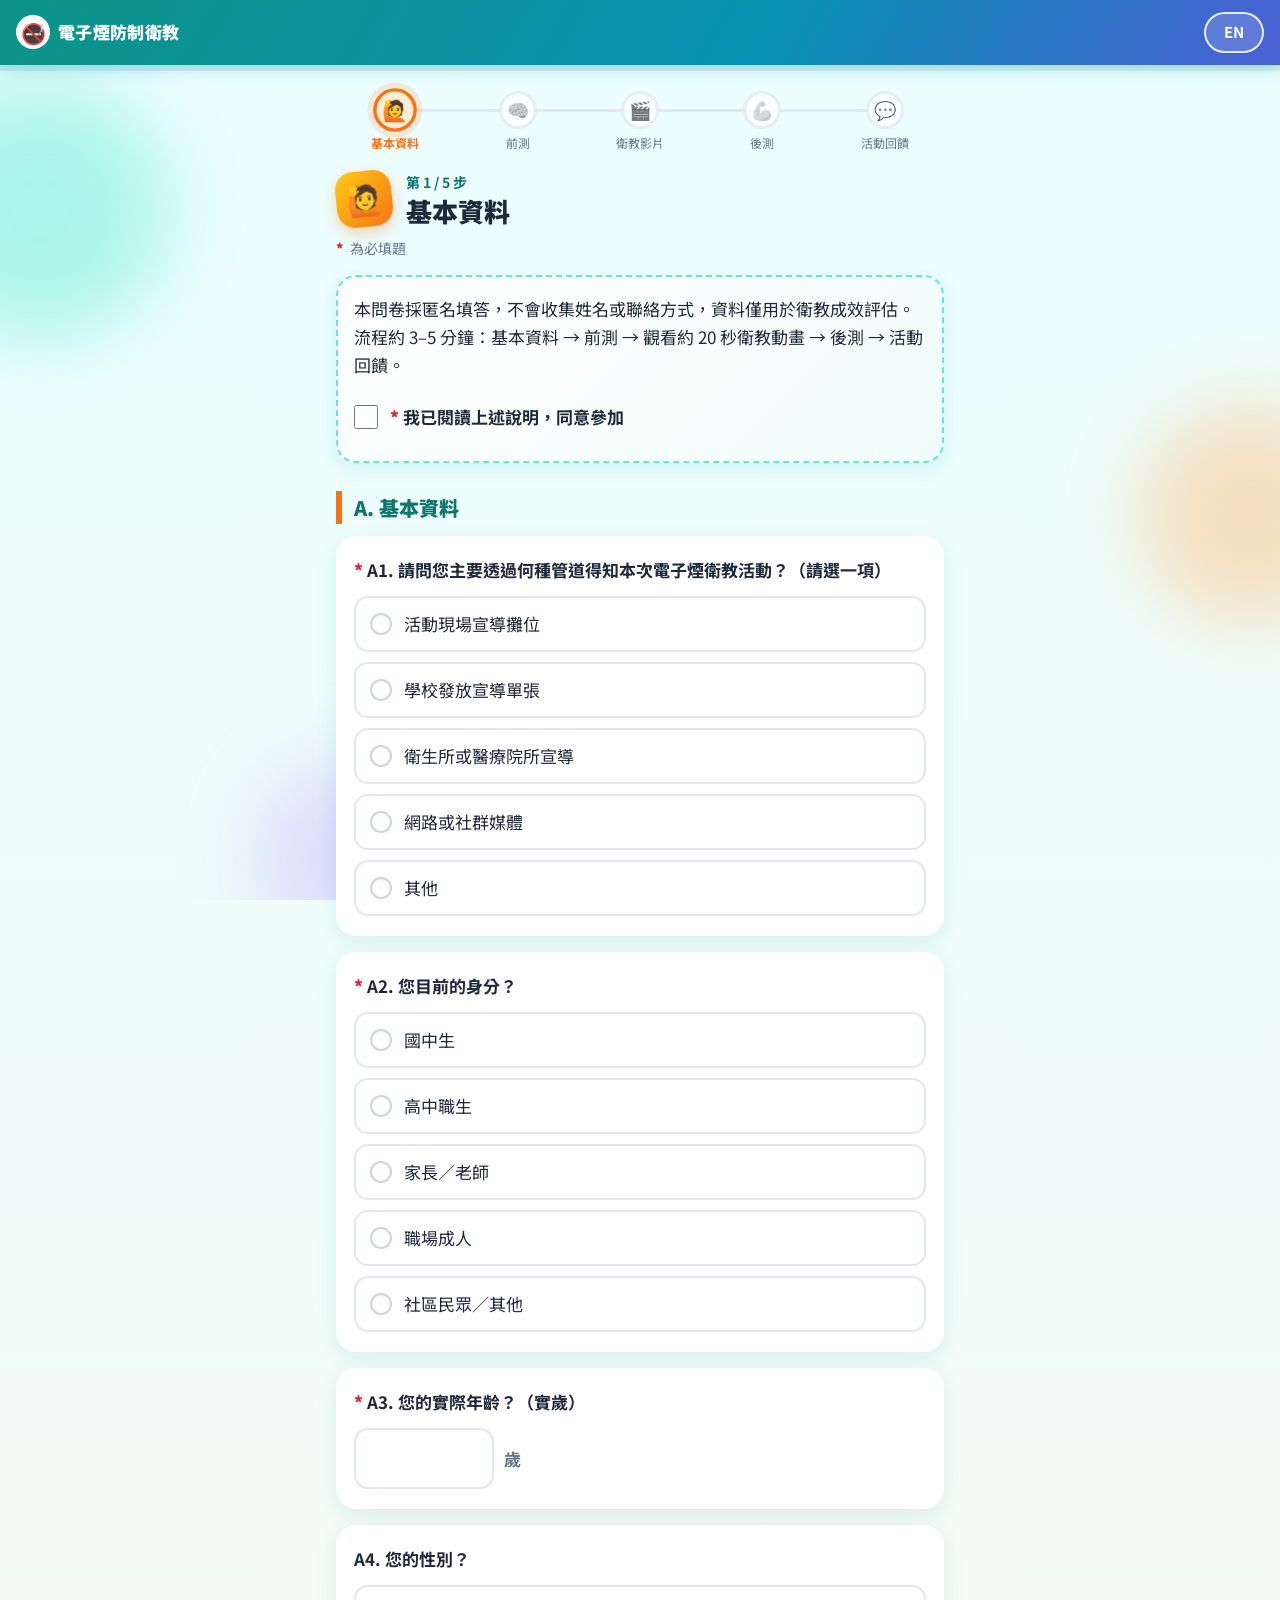
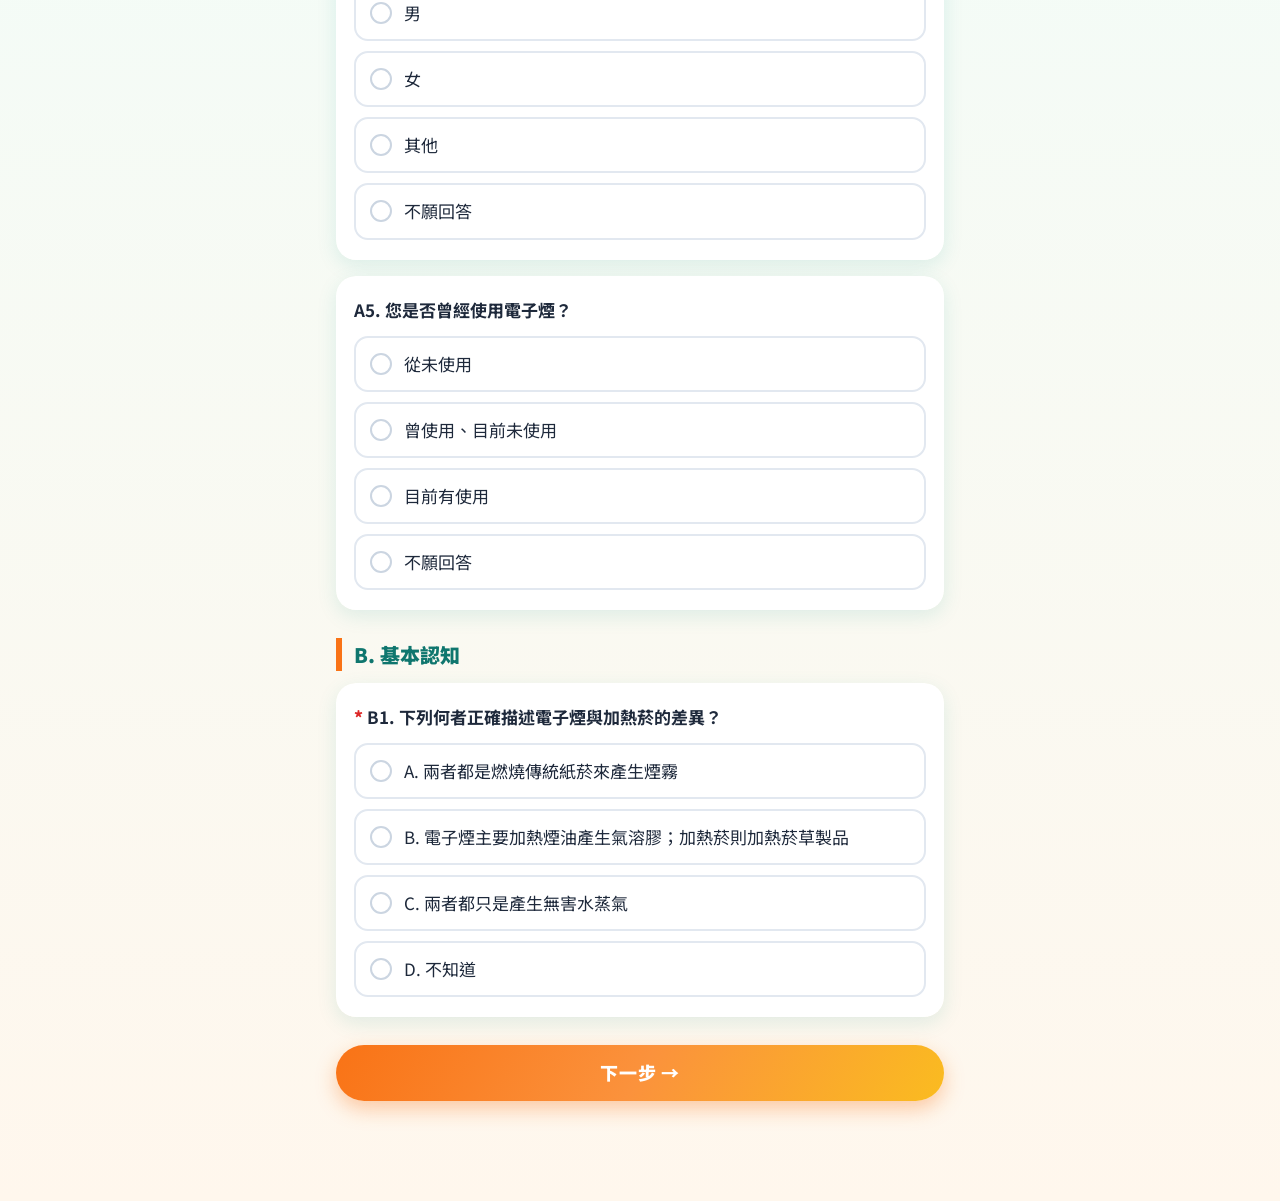
==== index.html @ 8cdafe82 "Project init" ====
<!doctype html>
<html lang="zh-Hant">
<head>
  <meta charset="utf-8">
  <meta name="viewport" content="width=device-width, initial-scale=1, viewport-fit=cover">
  <meta name="theme-color" content="#0f766e">
  <meta name="robots" content="noindex">
  <title>電子煙防制衛教</title>
  <link rel="preconnect" href="https://fonts.googleapis.com">
  <link rel="preconnect" href="https://fonts.gstatic.com" crossorigin>
  <link rel="stylesheet" href="https://fonts.googleapis.com/css2?family=Noto+Sans+TC:wght@400;500;700;900&display=swap">
  <link rel="stylesheet" href="css/style.css">
</head>
<body>
  <div class="bg-blobs" aria-hidden="true"><span></span><span></span><span></span></div>
  <header class="topbar">
    <div class="brand-wrap"><span class="logo" aria-hidden="true">🚭</span><span class="brand" id="brand"></span></div>
    <button id="langBtn" class="lang-btn" type="button">EN</button>
  </header>
  <div class="progress"><div class="progress-bar" id="progressBar"></div></div>
  <main id="app" class="container">
    <p class="loading">載入中… / Loading…</p>
  </main>
  <footer class="status" id="status" hidden></footer>
  <div class="hp" aria-hidden="true">
    <label>Website <input type="text" id="hp" name="website" tabindex="-1" autocomplete="off"></label>
  </div>
  <script src="js/config.js"></script>
  <script src="js/questions.js"></script>
  <script src="js/app.js"></script>
</body>
</html>
---- css/style.css ----
:root {
  color-scheme: light;
  --primary: #0d9488;
  --primary-dark: #0f766e;
  --primary-soft: #ccfbf1;
  --accent: #f97316;
  --accent-soft: #ffedd5;
  --violet: #7c3aed;
  --sun: #facc15;
  --text: #1e293b;
  --muted: #64748b;
  --line: #e2e8f0;
  --bg: #f0fdfa;
  --card: #ffffff;
  --error: #dc2626;
  --ok: #15803d;
  --radius: 20px;
  --shadow: 0 6px 20px rgba(13, 148, 136, 0.12);
}

* {
  box-sizing: border-box;
}

html {
  -webkit-text-size-adjust: 100%;
}

body {
  margin: 0;
  min-height: 100vh;
  background: linear-gradient(180deg, #ecfeff 0%, #f0fdfa 40%, #fff7ed 100%);
  color: var(--text);
  font-family: "Noto Sans TC", -apple-system, BlinkMacSystemFont, "Segoe UI", "PingFang TC", "Microsoft JhengHei", sans-serif;
  font-size: 17px;
  line-height: 1.65;
  overflow-x: hidden;
}

.bg-blobs {
  position: fixed;
  inset: 0;
  z-index: -1;
  pointer-events: none;
  overflow: hidden;
}

.bg-blobs span {
  position: absolute;
  border-radius: 50%;
  filter: blur(40px);
  opacity: 0.45;
}

.bg-blobs span:nth-child(1) {
  width: 260px;
  height: 260px;
  top: 80px;
  left: -90px;
  background: #5eead4;
}

.bg-blobs span:nth-child(2) {
  width: 220px;
  height: 220px;
  top: 45%;
  right: -80px;
  background: #fdba74;
}

.bg-blobs span:nth-child(3) {
  width: 200px;
  height: 200px;
  bottom: -60px;
  left: 20%;
  background: #c4b5fd;
}

.topbar {
  position: sticky;
  top: 0;
  z-index: 10;
  display: flex;
  align-items: center;
  justify-content: space-between;
  gap: 12px;
  padding: 12px 16px;
  padding-top: max(12px, env(safe-area-inset-top));
  background: linear-gradient(120deg, #0d9488 0%, #0891b2 60%, #7c3aed 130%);
  color: #fff;
  box-shadow: 0 4px 16px rgba(8, 145, 178, 0.25);
}

.brand-wrap {
  display: flex;
  align-items: center;
  gap: 8px;
  min-width: 0;
}

.logo {
  display: grid;
  place-items: center;
  width: 34px;
  height: 34px;
  border-radius: 50%;
  background: #fff;
  font-size: 20px;
  flex-shrink: 0;
}

.brand {
  font-weight: 900;
  font-size: 17px;
  letter-spacing: 0.02em;
  white-space: nowrap;
  overflow: hidden;
  text-overflow: ellipsis;
}

.lang-btn {
  flex-shrink: 0;
  min-width: 60px;
  padding: 6px 14px;
  border: 2px solid rgba(255, 255, 255, 0.85);
  border-radius: 999px;
  background: rgba(255, 255, 255, 0.15);
  color: #fff;
  font: inherit;
  font-size: 15px;
  font-weight: 700;
  cursor: pointer;
}

.lang-btn:active {
  transform: scale(0.95);
}

.progress {
  height: 6px;
  background: rgba(13, 148, 136, 0.12);
}

.progress-bar {
  height: 100%;
  width: 0;
  background: linear-gradient(90deg, var(--sun), var(--accent));
  border-radius: 0 999px 999px 0;
  transition: width 0.5s cubic-bezier(0.34, 1.56, 0.64, 1);
}

.container {
  max-width: 640px;
  margin: 0 auto;
  padding: 16px 16px 100px;
}

.container.enter > * {
  animation: rise 0.45s ease both;
}

.container.enter > *:nth-child(2) { animation-delay: 0.04s; }
.container.enter > *:nth-child(3) { animation-delay: 0.08s; }
.container.enter > *:nth-child(4) { animation-delay: 0.12s; }
.container.enter > *:nth-child(5) { animation-delay: 0.16s; }
.container.enter > *:nth-child(6) { animation-delay: 0.2s; }

@keyframes rise {
  from {
    opacity: 0;
    transform: translateY(14px);
  }
  to {
    opacity: 1;
    transform: none;
  }
}

.loading,
.err-page {
  text-align: center;
  color: var(--muted);
  margin-top: 48px;
}

.stepper {
  display: flex;
  justify-content: space-between;
  gap: 4px;
  margin: 4px 0 18px;
  padding: 0;
  list-style: none;
  counter-reset: none;
}

.stepper li {
  position: relative;
  flex: 1;
  display: flex;
  flex-direction: column;
  align-items: center;
  gap: 4px;
  font-size: 12px;
  color: var(--muted);
  text-align: center;
}

.stepper li::before {
  content: "";
  position: absolute;
  top: 18px;
  left: -50%;
  width: 100%;
  height: 3px;
  background: var(--line);
  z-index: 0;
}

.stepper li:first-child::before {
  display: none;
}

.stepper li.is-done::before,
.stepper li.is-current::before {
  background: var(--primary);
}

.step-icon {
  position: relative;
  z-index: 1;
  display: grid;
  place-items: center;
  width: 38px;
  height: 38px;
  border-radius: 50%;
  background: #fff;
  border: 3px solid var(--line);
  font-size: 18px;
  filter: grayscale(1);
  opacity: 0.7;
  transition: transform 0.3s;
}

.stepper li.is-done .step-icon {
  background: var(--primary);
  border-color: var(--primary);
  color: #fff;
  font-weight: 900;
  font-size: 16px;
  filter: none;
  opacity: 1;
}

.stepper li.is-current .step-icon {
  border-color: var(--accent);
  background: var(--accent-soft);
  filter: none;
  opacity: 1;
  transform: scale(1.15);
  box-shadow: 0 0 0 5px rgba(249, 115, 22, 0.15);
}

.stepper li.is-current .step-name {
  color: var(--accent);
  font-weight: 700;
}

.page-head {
  display: flex;
  align-items: center;
  gap: 14px;
  margin-bottom: 10px;
}

.page-emoji {
  display: grid;
  place-items: center;
  width: 56px;
  height: 56px;
  border-radius: 18px;
  background: linear-gradient(135deg, var(--sun), var(--accent));
  font-size: 30px;
  box-shadow: 0 6px 16px rgba(249, 115, 22, 0.3);
  transform: rotate(-6deg);
  flex-shrink: 0;
}

.step {
  margin: 0;
  color: var(--primary-dark);
  font-size: 14px;
  font-weight: 700;
}

.page-title {
  margin: 0;
  font-size: 26px;
  font-weight: 900;
  line-height: 1.3;
}

.intro {
  margin: 0 0 12px;
  padding: 12px 16px;
  border-radius: 14px;
  background: rgba(255, 255, 255, 0.75);
  color: var(--text);
  white-space: pre-line;
}

.req-note {
  margin: 0 0 14px;
  color: var(--muted);
  font-size: 14px;
}

.req {
  color: var(--error);
  font-weight: 900;
  margin-right: 4px;
}

.q-heading {
  margin: 28px 0 12px;
  padding-left: 12px;
  border-left: 6px solid var(--accent);
}

.q-heading h3 {
  margin: 0;
  font-size: 20px;
  font-weight: 900;
  color: var(--primary-dark);
}

.q-heading p {
  margin: 4px 0 0;
  color: var(--muted);
  font-size: 15px;
  white-space: pre-line;
}

.q,
.consent {
  margin: 0 0 16px;
  padding: 18px 16px;
  border: 2px solid transparent;
  border-radius: var(--radius);
  background: var(--card);
  box-shadow: var(--shadow);
  transition: border-color 0.2s;
}

.q.invalid,
.consent.invalid {
  border-color: var(--error);
  animation: shake 0.35s;
}

@keyframes shake {
  25% { transform: translateX(-5px); }
  50% { transform: translateX(5px); }
  75% { transform: translateX(-3px); }
}

.q legend {
  float: left;
  width: 100%;
  margin-bottom: 12px;
  padding: 0;
  font-weight: 700;
  font-size: 17px;
}

.q legend + * {
  clear: both;
}

.hint {
  clear: both;
  margin: -4px 0 12px;
  padding: 8px 12px;
  border-radius: 10px;
  background: #f5f3ff;
  color: #5b21b6;
  font-size: 14px;
}

.consent {
  background: linear-gradient(135deg, #ffffff 0%, #f0fdfa 100%);
  border: 2px dashed #5eead4;
}

.consent-text {
  margin: 0 0 12px;
  white-space: pre-line;
}

.options {
  display: flex;
  flex-direction: column;
  gap: 10px;
}

.opt {
  position: relative;
  display: flex;
  align-items: center;
  gap: 12px;
  min-height: 52px;
  padding: 12px 14px;
  border: 2px solid var(--line);
  border-radius: 14px;
  background: #fff;
  cursor: pointer;
  transition: transform 0.15s, border-color 0.15s, background 0.15s, box-shadow 0.15s;
  -webkit-tap-highlight-color: transparent;
}

.opt:active {
  transform: scale(0.98);
}

.opt input {
  position: absolute;
  opacity: 0;
  width: 1px;
  height: 1px;
}

.dot {
  flex-shrink: 0;
  width: 22px;
  height: 22px;
  border-radius: 50%;
  border: 2px solid #cbd5e1;
  background: #fff;
  transition: all 0.2s;
}

.opt:has(input:checked) {
  border-color: var(--primary);
  background: #f0fdfa;
  box-shadow: 0 4px 12px rgba(13, 148, 136, 0.18);
}

.opt:has(input:checked) .dot {
  border-color: var(--primary);
  background: var(--primary);
  box-shadow: inset 0 0 0 4px #fff;
  animation: pop 0.3s;
}

.opt:has(input:focus-visible) {
  outline: 3px solid var(--accent);
  outline-offset: 2px;
}

@keyframes pop {
  50% { transform: scale(1.25); }
}

.opt.check {
  border: none;
  padding: 4px 0;
  background: transparent;
  box-shadow: none;
  font-weight: 700;
}

.opt.check input {
  position: static;
  opacity: 1;
  width: 24px;
  height: 24px;
  margin: 0;
  flex-shrink: 0;
  accent-color: var(--primary);
}

.options.scale {
  display: grid;
  grid-template-columns: repeat(5, 1fr);
  gap: 6px;
}

.options.scale .opt {
  flex-direction: column;
  justify-content: flex-start;
  gap: 6px;
  min-height: 96px;
  padding: 10px 4px;
  text-align: center;
}

.scale-num {
  display: grid;
  place-items: center;
  width: 36px;
  height: 36px;
  border-radius: 50%;
  font-weight: 900;
  font-size: 18px;
  color: #fff;
  transition: transform 0.2s;
}

.scale-text {
  font-size: 12px;
  line-height: 1.3;
  color: var(--muted);
}

.lv1 .scale-num { background: #f87171; }
.lv2 .scale-num { background: #fb923c; }
.lv3 .scale-num { background: #facc15; color: #713f12; }
.lv4 .scale-num { background: #4ade80; color: #14532d; }
.lv5 .scale-num { background: #14b8a6; }

.options.scale .opt:has(input:checked) .scale-num {
  transform: scale(1.18);
  box-shadow: 0 0 0 4px rgba(13, 148, 136, 0.2);
}

.options.scale .opt:has(input:checked) .scale-text {
  color: var(--text);
  font-weight: 700;
}

.other-input,
.num-input,
.text-input {
  width: 100%;
  padding: 12px 14px;
  border: 2px solid var(--line);
  border-radius: 14px;
  font: inherit;
  background: #fff;
  transition: border-color 0.2s;
}

.num-row {
  display: flex;
  align-items: center;
  gap: 10px;
}

.num-input {
  max-width: 140px;
  font-size: 20px;
  font-weight: 700;
  text-align: center;
}

.unit {
  font-weight: 700;
  color: var(--muted);
}

.other-input:focus,
.num-input:focus,
.text-input:focus {
  outline: none;
  border-color: var(--primary);
  box-shadow: 0 0 0 4px rgba(13, 148, 136, 0.15);
}

.err {
  margin: 10px 0 0;
  color: var(--error);
  font-size: 15px;
  font-weight: 700;
}

.err::before {
  content: "⚠ ";
}

.btn {
  display: block;
  width: 100%;
  min-height: 56px;
  margin-top: 28px;
  border: none;
  border-radius: 999px;
  background: linear-gradient(120deg, var(--accent) 0%, #fb923c 50%, var(--sun) 120%);
  color: #fff;
  font: inherit;
  font-size: 18px;
  font-weight: 900;
  letter-spacing: 0.05em;
  box-shadow: 0 8px 20px rgba(249, 115, 22, 0.35);
  cursor: pointer;
  transition: transform 0.15s, box-shadow 0.15s;
}

.btn::after {
  content: " →";
}

.btn:active {
  transform: translateY(2px) scale(0.99);
  box-shadow: 0 4px 10px rgba(249, 115, 22, 0.3);
}

.btn:disabled {
  background: #cbd5e1;
  box-shadow: none;
  cursor: not-allowed;
}

.btn.ghost {
  background: #fff;
  color: var(--primary-dark);
  border: 2px solid var(--primary);
  box-shadow: none;
  font-weight: 700;
}

.btn.ghost::after {
  content: "";
}

.video-wrap {
  position: relative;
  width: 100%;
  aspect-ratio: 16 / 9;
  border-radius: var(--radius);
  overflow: hidden;
  background: #0f172a;
  box-shadow: 0 10px 30px rgba(15, 23, 42, 0.25);
  border: 4px solid #fff;
}

.video {
  width: 100%;
  height: 100%;
  display: block;
}

.video-hint {
  margin: 14px 0 0;
  padding: 10px 14px;
  border-radius: 14px;
  background: var(--accent-soft);
  color: #9a3412;
  font-weight: 700;
  text-align: center;
}

.reveal {
  margin: 8px 0 20px;
  padding: 18px 16px;
  border-radius: var(--radius);
  background: linear-gradient(135deg, #fef9c3 0%, #ffedd5 100%);
  border: 2px solid #fdba74;
  box-shadow: var(--shadow);
}

.reveal h3 {
  margin: 0 0 10px;
  font-size: 20px;
  font-weight: 900;
  color: #c2410c;
}

.reveal h3::before {
  content: "💡 ";
}

.reveal-item + .reveal-item {
  margin-top: 16px;
}

.reveal-q {
  margin: 0;
  font-weight: 700;
}

.reveal-a {
  display: inline-block;
  margin: 8px 0;
  padding: 4px 14px;
  border-radius: 999px;
  background: var(--primary);
  color: #fff;
  font-weight: 900;
}

.reveal-x {
  margin: 0 0 8px;
}

.reveal ul {
  margin: 0;
  padding: 0;
  list-style: none;
}

.reveal li {
  margin-top: 6px;
  padding: 6px 12px;
  border-radius: 10px;
  background: rgba(255, 255, 255, 0.7);
  font-weight: 500;
}

.reveal li.ok {
  color: var(--ok);
}

.reveal li.ng {
  color: var(--muted);
}

.done {
  position: relative;
  text-align: center;
  padding: 40px 8px 0;
  overflow: hidden;
  min-height: 70vh;
}

.done-icon {
  display: inline-grid;
  place-items: center;
  width: 120px;
  height: 120px;
  border-radius: 50%;
  background: linear-gradient(135deg, var(--sun), var(--accent));
  font-size: 64px;
  box-shadow: 0 12px 30px rgba(249, 115, 22, 0.35);
  animation: bounce 1.2s ease 0.2s both;
}

@keyframes bounce {
  0% { transform: scale(0); }
  50% { transform: scale(1.15); }
  70% { transform: scale(0.95); }
  100% { transform: scale(1); }
}

.done h2 {
  margin: 28px 0 0;
  font-size: 24px;
  font-weight: 900;
  line-height: 1.5;
  white-space: pre-line;
  background: linear-gradient(120deg, var(--primary-dark), var(--violet));
  -webkit-background-clip: text;
  background-clip: text;
  color: transparent;
}

.done .btn {
  max-width: 280px;
  margin: 48px auto 0;
}

.confetti {
  position: absolute;
  inset: 0;
  pointer-events: none;
}

.confetti i {
  position: absolute;
  top: -20px;
  left: var(--x);
  width: 10px;
  height: 16px;
  border-radius: 3px;
  opacity: 0;
  animation: fall 2.6s ease-in var(--d) forwards;
}

.confetti i:nth-child(4n) { background: var(--accent); }
.confetti i:nth-child(4n + 1) { background: var(--primary); }
.confetti i:nth-child(4n + 2) { background: var(--sun); }
.confetti i:nth-child(4n + 3) { background: var(--violet); }

@keyframes fall {
  0% {
    opacity: 1;
    transform: translateY(0) rotate(0);
  }
  100% {
    opacity: 0;
    transform: translateY(70vh) rotate(calc(var(--i) * 80deg));
  }
}

.status {
  position: fixed;
  left: 50%;
  bottom: max(12px, env(safe-area-inset-bottom));
  transform: translateX(-50%);
  max-width: calc(100% - 32px);
  padding: 8px 16px;
  border-radius: 999px;
  background: rgba(30, 41, 59, 0.9);
  color: #fff;
  font-size: 13px;
  text-align: center;
  box-shadow: 0 6px 16px rgba(15, 23, 42, 0.25);
}

.hp {
  position: absolute;
  left: -9999px;
  width: 1px;
  height: 1px;
  overflow: hidden;
}

[hidden] {
  display: none !important;
}

@media (max-width: 360px) {
  .step-name {
    display: none;
  }
  .scale-text {
    font-size: 11px;
  }
}

@media (prefers-reduced-motion: reduce) {
  *,
  *::before,
  *::after {
    animation: none !important;
    transition: none !important;
  }
}
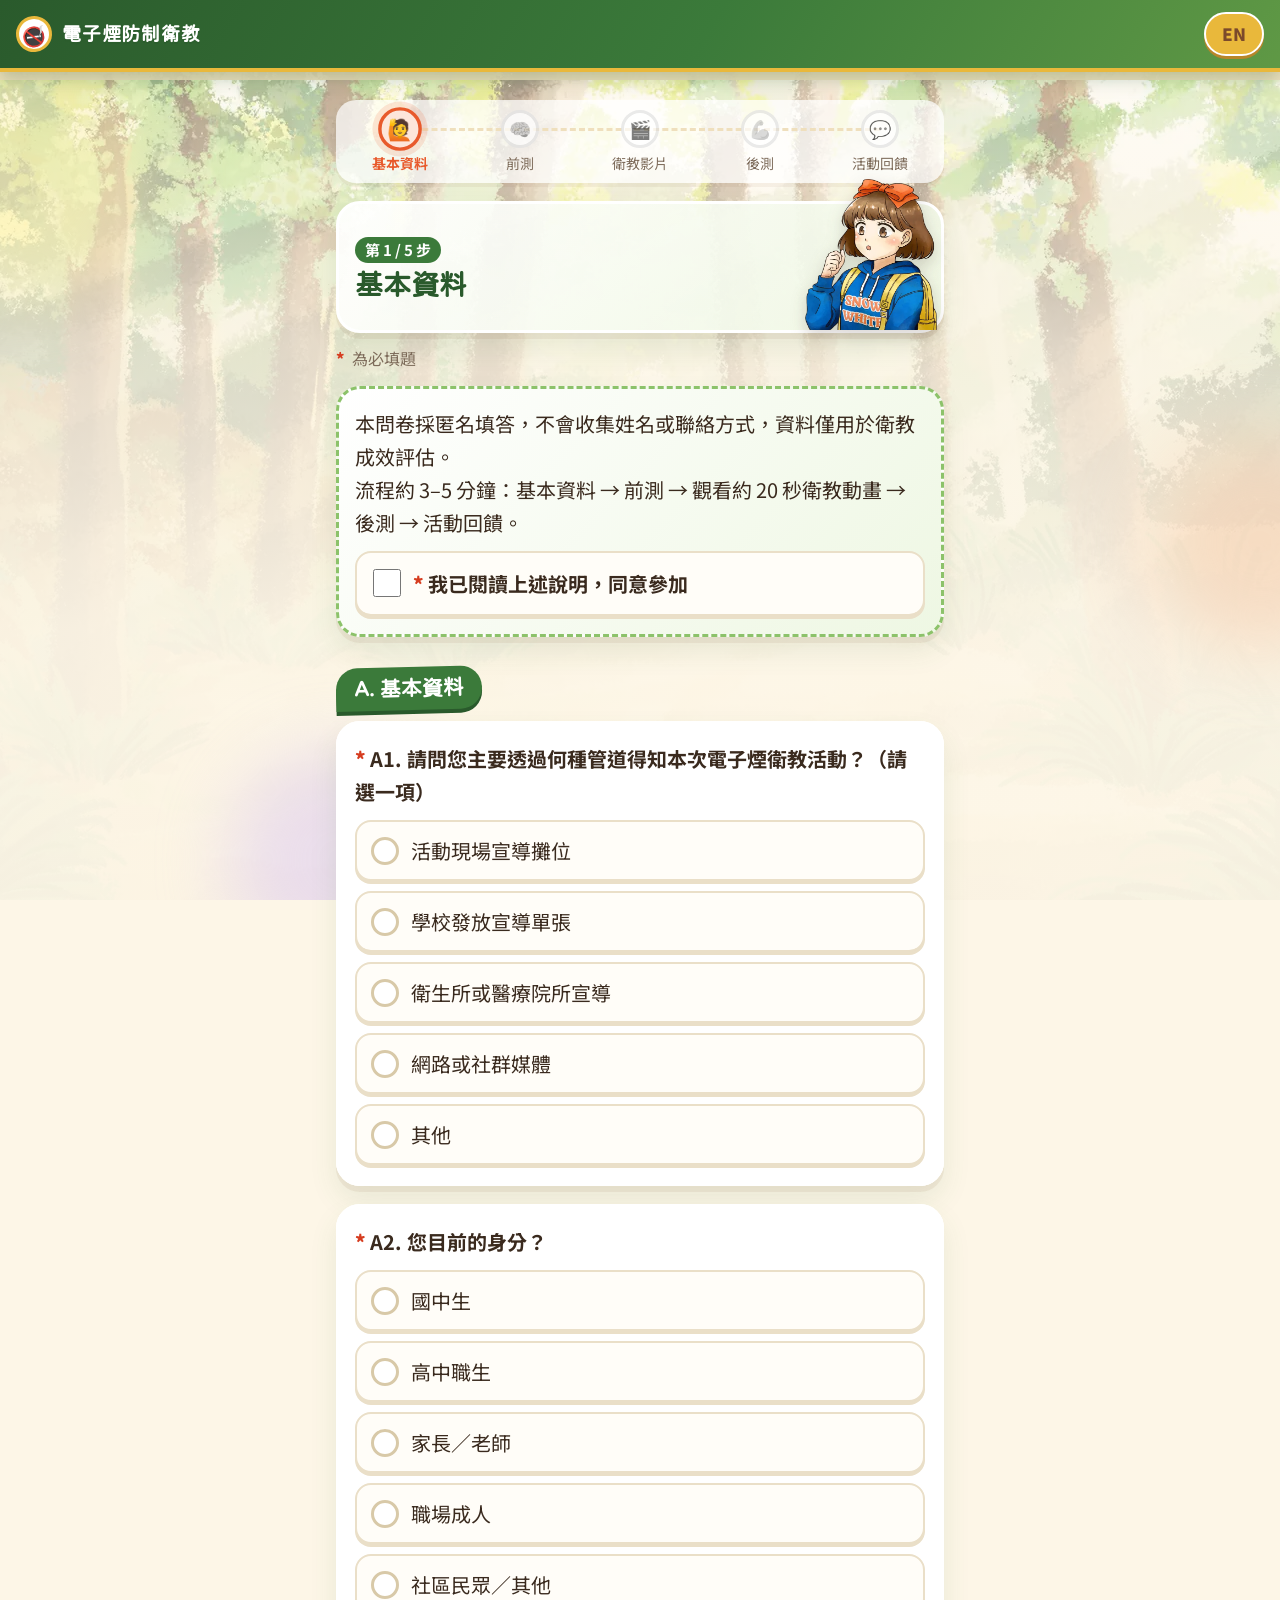
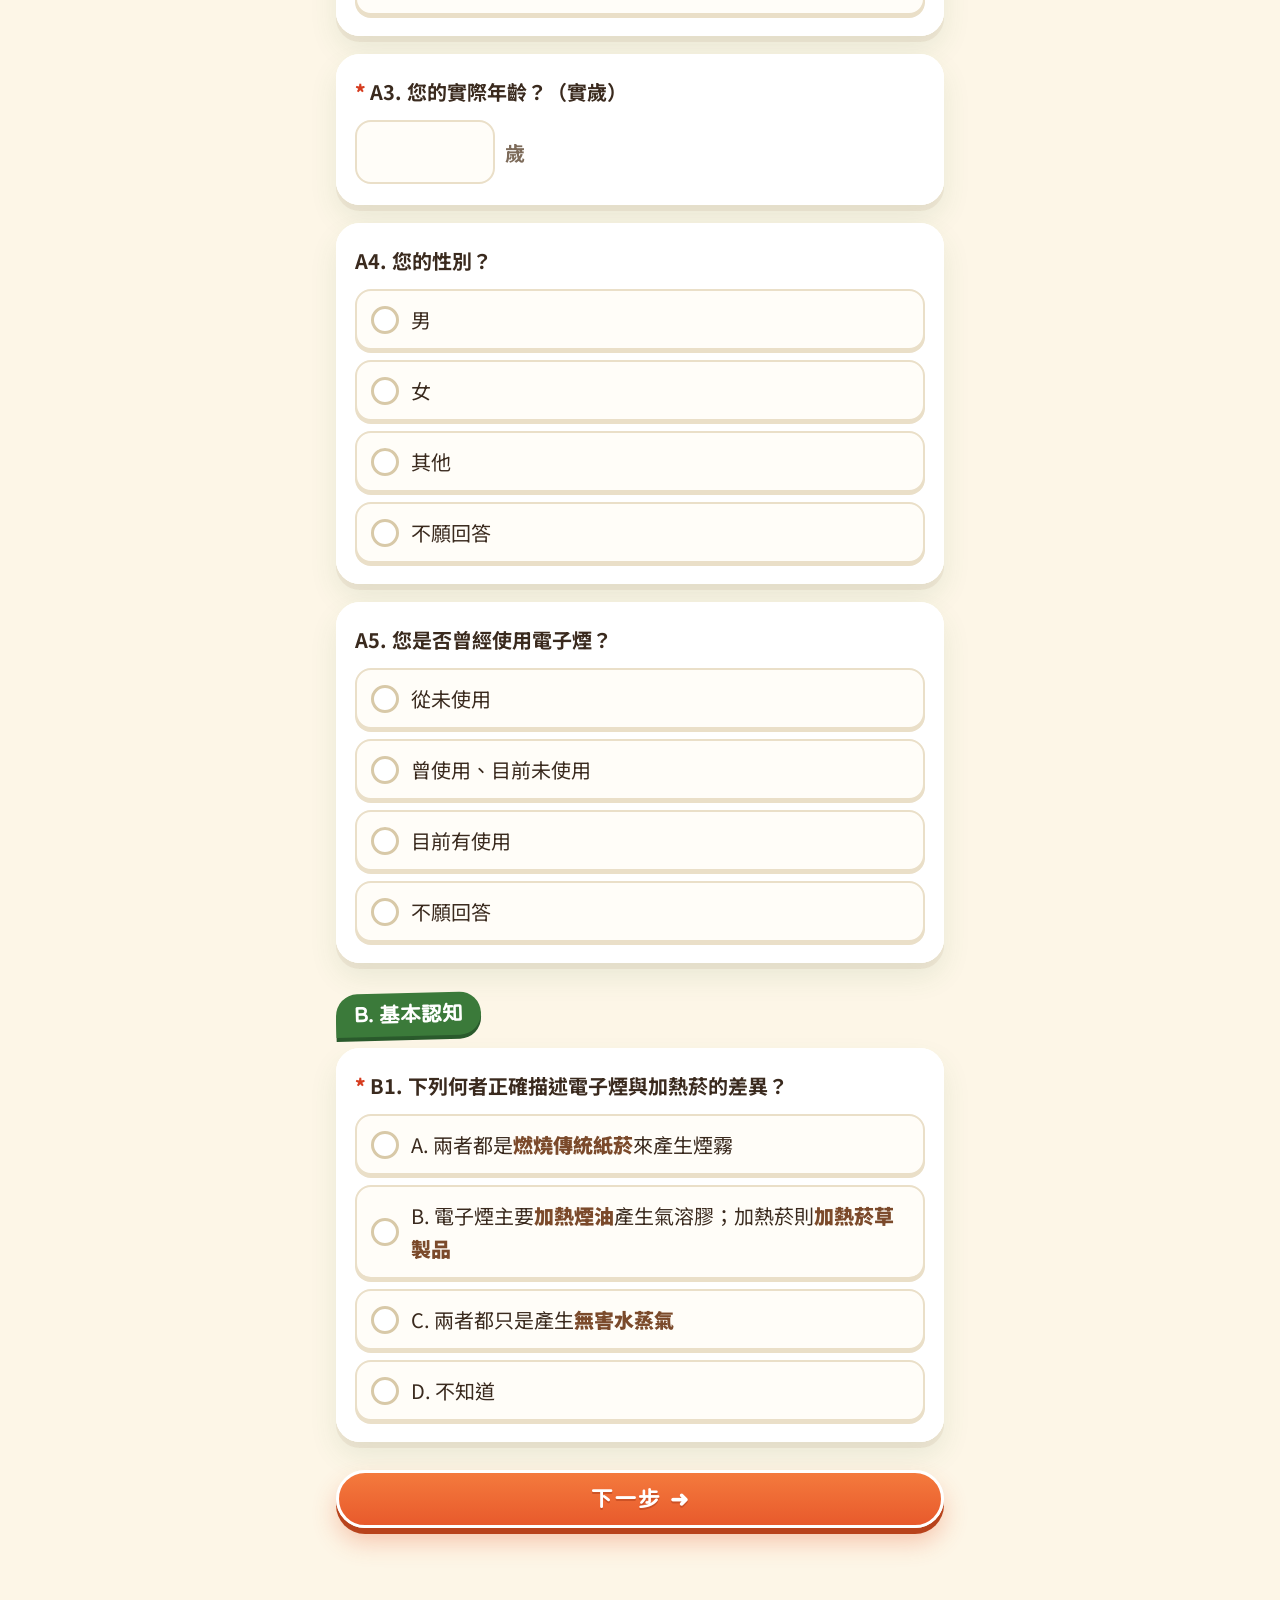
==== commit 806ceb1c: "feat: change UI style" ====
--- a/index.html
+++ b/index.html
@@ -3,12 +3,14 @@
 <head>
   <meta charset="utf-8">
   <meta name="viewport" content="width=device-width, initial-scale=1, viewport-fit=cover">
-  <meta name="theme-color" content="#0f766e">
+  <meta name="theme-color" content="#3b7a3a">
   <meta name="robots" content="noindex">
   <title>電子煙防制衛教</title>
   <link rel="preconnect" href="https://fonts.googleapis.com">
   <link rel="preconnect" href="https://fonts.gstatic.com" crossorigin>
   <link rel="stylesheet" href="https://fonts.googleapis.com/css2?family=Noto+Sans+TC:wght@400;500;700;900&display=swap">
+  <link rel="stylesheet" href="https://fonts.googleapis.com/css2?family=Huninn&display=swap">
+  <link rel="preload" as="image" href="img/forest.webp">
   <link rel="stylesheet" href="css/style.css">
 </head>
 <body>
--- a/css/style.css
+++ b/css/style.css
@@ -1,21 +1,29 @@
 :root {
   color-scheme: light;
-  --primary: #0d9488;
-  --primary-dark: #0f766e;
-  --primary-soft: #ccfbf1;
-  --accent: #f97316;
-  --accent-soft: #ffedd5;
-  --violet: #7c3aed;
-  --sun: #facc15;
-  --text: #1e293b;
-  --muted: #64748b;
-  --line: #e2e8f0;
-  --bg: #f0fdfa;
+  --forest: #3b7a3a;
+  --forest-dark: #2a5a2c;
+  --leaf: #8cc26a;
+  --leaf-soft: #eef7e3;
+  --bow: #e85a2c;
+  --bow-dark: #b8431c;
+  --bow-soft: #fde6da;
+  --gold: #e9b83b;
+  --gold-soft: #fdf3d3;
+  --witch: #7d4cb5;
+  --witch-soft: #f2eafb;
+  --hoodie: #1f6fc0;
+  --wood: #7b4a2b;
+  --cream: #fdf6e7;
+  --sand: #efdfbd;
+  --text: #3a2a1e;
+  --muted: #7d6b5a;
+  --line: #eadfc8;
   --card: #ffffff;
-  --error: #dc2626;
-  --ok: #15803d;
-  --radius: 20px;
-  --shadow: 0 6px 20px rgba(13, 148, 136, 0.12);
+  --error: #d63c1f;
+  --ok: #2f7a2e;
+  --radius: 24px;
+  --heading: "Huninn", "Noto Sans TC", -apple-system, BlinkMacSystemFont, "PingFang TC", "Microsoft JhengHei", sans-serif;
+  --shadow: 0 6px 0 rgba(123, 74, 43, 0.08), 0 14px 28px rgba(59, 122, 58, 0.1);
 }
 
 * {
@@ -29,10 +37,10 @@
 body {
   margin: 0;
   min-height: 100vh;
-  background: linear-gradient(180deg, #ecfeff 0%, #f0fdfa 40%, #fff7ed 100%);
+  background: var(--cream);
   color: var(--text);
   font-family: "Noto Sans TC", -apple-system, BlinkMacSystemFont, "Segoe UI", "PingFang TC", "Microsoft JhengHei", sans-serif;
-  font-size: 17px;
+  font-size: 20px;
   line-height: 1.65;
   overflow-x: hidden;
 }
@@ -43,37 +51,49 @@
   z-index: -1;
   pointer-events: none;
   overflow: hidden;
+  background:
+    linear-gradient(180deg, rgba(253, 246, 231, 0.35) 0%, rgba(253, 246, 231, 0.82) 38%, rgba(253, 246, 231, 0.96) 70%),
+    url("../img/forest.webp") center top / cover no-repeat;
 }
 
 .bg-blobs span {
   position: absolute;
   border-radius: 50%;
-  filter: blur(40px);
-  opacity: 0.45;
+  filter: blur(36px);
+  opacity: 0.5;
+  animation: drift 14s ease-in-out infinite alternate;
 }
 
 .bg-blobs span:nth-child(1) {
-  width: 260px;
-  height: 260px;
-  top: 80px;
+  width: 240px;
+  height: 240px;
+  top: 60px;
   left: -90px;
-  background: #5eead4;
+  background: #fff3b0;
 }
 
 .bg-blobs span:nth-child(2) {
   width: 220px;
   height: 220px;
-  top: 45%;
-  right: -80px;
-  background: #fdba74;
+  top: 48%;
+  right: -90px;
+  background: #f8c9a8;
+  animation-delay: -5s;
 }
 
 .bg-blobs span:nth-child(3) {
-  width: 200px;
-  height: 200px;
-  bottom: -60px;
-  left: 20%;
-  background: #c4b5fd;
+  width: 220px;
+  height: 220px;
+  bottom: -70px;
+  left: 18%;
+  background: #d9c6f2;
+  animation-delay: -9s;
+}
+
+@keyframes drift {
+  to {
+    transform: translate(30px, -24px) scale(1.12);
+  }
 }
 
 .topbar {
@@ -86,65 +106,73 @@
   gap: 12px;
   padding: 12px 16px;
   padding-top: max(12px, env(safe-area-inset-top));
-  background: linear-gradient(120deg, #0d9488 0%, #0891b2 60%, #7c3aed 130%);
+  background: linear-gradient(120deg, var(--forest-dark) 0%, var(--forest) 55%, #6fa64a 120%);
   color: #fff;
-  box-shadow: 0 4px 16px rgba(8, 145, 178, 0.25);
+  border-bottom: 4px solid var(--gold);
+  box-shadow: 0 6px 18px rgba(42, 90, 44, 0.28);
 }
 
 .brand-wrap {
   display: flex;
   align-items: center;
-  gap: 8px;
+  gap: 10px;
   min-width: 0;
 }
 
 .logo {
   display: grid;
   place-items: center;
-  width: 34px;
-  height: 34px;
+  width: 36px;
+  height: 36px;
   border-radius: 50%;
   background: #fff;
-  font-size: 20px;
+  border: 3px solid var(--gold);
+  font-size: 19px;
   flex-shrink: 0;
+  transform: rotate(-8deg);
 }
 
 .brand {
-  font-weight: 900;
-  font-size: 17px;
-  letter-spacing: 0.02em;
+  font-family: var(--heading);
+  font-weight: 900;
+  font-size: 19px;
+  letter-spacing: 0.04em;
   white-space: nowrap;
   overflow: hidden;
   text-overflow: ellipsis;
+  text-shadow: 0 2px 0 rgba(42, 90, 44, 0.5);
 }
 
 .lang-btn {
   flex-shrink: 0;
   min-width: 60px;
   padding: 6px 14px;
-  border: 2px solid rgba(255, 255, 255, 0.85);
+  border: 2px solid #fff;
   border-radius: 999px;
-  background: rgba(255, 255, 255, 0.15);
-  color: #fff;
+  background: var(--gold);
+  color: var(--wood);
   font: inherit;
-  font-size: 15px;
-  font-weight: 700;
+  font-size: 17px;
+  font-weight: 900;
+  box-shadow: 0 3px 0 #b8862a;
   cursor: pointer;
+  transition: transform 0.15s, box-shadow 0.15s;
 }
 
 .lang-btn:active {
-  transform: scale(0.95);
+  transform: translateY(3px);
+  box-shadow: 0 0 0 #b8862a;
 }
 
 .progress {
-  height: 6px;
-  background: rgba(13, 148, 136, 0.12);
+  height: 8px;
+  background: rgba(239, 223, 189, 0.9);
 }
 
 .progress-bar {
   height: 100%;
   width: 0;
-  background: linear-gradient(90deg, var(--sun), var(--accent));
+  background: repeating-linear-gradient(-45deg, var(--bow) 0 10px, #f47a3d 10px 20px);
   border-radius: 0 999px 999px 0;
   transition: width 0.5s cubic-bezier(0.34, 1.56, 0.64, 1);
 }
@@ -188,9 +216,11 @@
   justify-content: space-between;
   gap: 4px;
   margin: 4px 0 18px;
-  padding: 0;
+  padding: 10px 6px 8px;
   list-style: none;
-  counter-reset: none;
+  border-radius: 20px;
+  background: rgba(255, 255, 255, 0.72);
+  box-shadow: 0 4px 0 rgba(123, 74, 43, 0.06);
 }
 
 .stepper li {
@@ -200,7 +230,7 @@
   flex-direction: column;
   align-items: center;
   gap: 4px;
-  font-size: 12px;
+  font-size: 14px;
   color: var(--muted);
   text-align: center;
 }
@@ -211,8 +241,8 @@
   top: 18px;
   left: -50%;
   width: 100%;
-  height: 3px;
-  background: var(--line);
+  height: 0;
+  border-top: 3px dashed var(--sand);
   z-index: 0;
 }
 
@@ -222,7 +252,8 @@
 
 .stepper li.is-done::before,
 .stepper li.is-current::before {
-  background: var(--primary);
+  border-top-style: solid;
+  border-top-color: var(--leaf);
 }
 
 .step-icon {
@@ -234,7 +265,7 @@
   height: 38px;
   border-radius: 50%;
   background: #fff;
-  border: 3px solid var(--line);
+  border: 3px solid var(--sand);
   font-size: 18px;
   filter: grayscale(1);
   opacity: 0.7;
@@ -242,8 +273,8 @@
 }
 
 .stepper li.is-done .step-icon {
-  background: var(--primary);
-  border-color: var(--primary);
+  background: var(--forest);
+  border-color: var(--leaf);
   color: #fff;
   font-weight: 900;
   font-size: 16px;
@@ -252,24 +283,34 @@
 }
 
 .stepper li.is-current .step-icon {
-  border-color: var(--accent);
-  background: var(--accent-soft);
+  border-color: var(--bow);
+  background: var(--bow-soft);
   filter: none;
   opacity: 1;
   transform: scale(1.15);
-  box-shadow: 0 0 0 5px rgba(249, 115, 22, 0.15);
+  box-shadow: 0 0 0 5px rgba(232, 90, 44, 0.15);
+  animation: bob 2.4s ease-in-out infinite;
 }
 
 .stepper li.is-current .step-name {
-  color: var(--accent);
-  font-weight: 700;
+  color: var(--bow);
+  font-weight: 700;
+}
+
+@keyframes bob {
+  0%, 100% { transform: scale(1.15) translateY(0); }
+  50% { transform: scale(1.15) translateY(-3px); }
 }
 
 .page-head {
   display: flex;
   align-items: center;
   gap: 14px;
-  margin-bottom: 10px;
+  margin-bottom: 12px;
+}
+
+.page-head-text {
+  min-width: 0;
 }
 
 .page-emoji {
@@ -278,32 +319,74 @@
   width: 56px;
   height: 56px;
   border-radius: 18px;
-  background: linear-gradient(135deg, var(--sun), var(--accent));
+  background: linear-gradient(135deg, var(--gold), #f47a3d);
+  border: 3px solid #fff;
   font-size: 30px;
-  box-shadow: 0 6px 16px rgba(249, 115, 22, 0.3);
+  box-shadow: 0 5px 0 rgba(184, 67, 28, 0.35);
   transform: rotate(-6deg);
   flex-shrink: 0;
 }
 
+.page-head.has-art {
+  position: relative;
+  min-height: 132px;
+  padding: 16px 128px 16px 16px;
+  border-radius: var(--radius);
+  background: linear-gradient(135deg, rgba(255, 255, 255, 0.92), rgba(238, 247, 227, 0.92));
+  border: 3px solid #fff;
+  box-shadow: var(--shadow);
+  overflow: visible;
+}
+
+.page-head.has-art .page-emoji {
+  display: none;
+}
+
+.page-art {
+  position: absolute;
+  right: 4px;
+  bottom: 0;
+  width: 132px;
+  height: auto;
+  max-height: 160px;
+  object-fit: contain;
+  object-position: bottom;
+  filter: drop-shadow(0 6px 8px rgba(58, 42, 30, 0.2));
+  animation: float 3.6s ease-in-out infinite;
+  transform-origin: bottom center;
+}
+
+@keyframes float {
+  0%, 100% { transform: translateY(0) rotate(0); }
+  50% { transform: translateY(-5px) rotate(-2deg); }
+}
+
 .step {
-  margin: 0;
-  color: var(--primary-dark);
-  font-size: 14px;
+  display: inline-block;
+  margin: 0 0 4px;
+  padding: 1px 10px;
+  border-radius: 999px;
+  background: var(--forest);
+  color: #fff;
+  font-size: 15px;
   font-weight: 700;
 }
 
 .page-title {
   margin: 0;
-  font-size: 26px;
+  font-family: var(--heading);
+  font-size: 28px;
   font-weight: 900;
   line-height: 1.3;
+  color: var(--forest-dark);
 }
 
 .intro {
   margin: 0 0 12px;
-  padding: 12px 16px;
-  border-radius: 14px;
-  background: rgba(255, 255, 255, 0.75);
+  padding: 14px 16px;
+  border-radius: 18px;
+  background: rgba(255, 250, 238, 0.95);
+  border: 2px dashed var(--sand);
   color: var(--text);
   white-space: pre-line;
 }
@@ -311,7 +394,7 @@
 .req-note {
   margin: 0 0 14px;
   color: var(--muted);
-  font-size: 14px;
+  font-size: 16px;
 }
 
 .req {
@@ -321,30 +404,35 @@
 }
 
 .q-heading {
-  margin: 28px 0 12px;
-  padding-left: 12px;
-  border-left: 6px solid var(--accent);
+  margin: 30px 0 12px;
 }
 
 .q-heading h3 {
+  display: inline-block;
   margin: 0;
-  font-size: 20px;
-  font-weight: 900;
-  color: var(--primary-dark);
+  padding: 4px 18px;
+  border-radius: 999px 999px 999px 8px;
+  background: var(--forest);
+  color: #fff;
+  font-family: var(--heading);
+  font-size: 21px;
+  font-weight: 900;
+  box-shadow: 0 4px 0 var(--forest-dark);
+  transform: rotate(-1.5deg);
 }
 
 .q-heading p {
-  margin: 4px 0 0;
+  margin: 10px 0 0;
   color: var(--muted);
-  font-size: 15px;
+  font-size: 17px;
   white-space: pre-line;
 }
 
 .q,
 .consent {
-  margin: 0 0 16px;
+  margin: 0 0 18px;
   padding: 18px 16px;
-  border: 2px solid transparent;
+  border: 3px solid #fff;
   border-radius: var(--radius);
   background: var(--card);
   box-shadow: var(--shadow);
@@ -369,7 +457,7 @@
   margin-bottom: 12px;
   padding: 0;
   font-weight: 700;
-  font-size: 17px;
+  font-size: 20px;
 }
 
 .q legend + * {
@@ -380,15 +468,15 @@
   clear: both;
   margin: -4px 0 12px;
   padding: 8px 12px;
-  border-radius: 10px;
-  background: #f5f3ff;
-  color: #5b21b6;
-  font-size: 14px;
+  border-radius: 12px;
+  background: var(--witch-soft);
+  color: #5a3291;
+  font-size: 16px;
 }
 
 .consent {
-  background: linear-gradient(135deg, #ffffff 0%, #f0fdfa 100%);
-  border: 2px dashed #5eead4;
+  background: linear-gradient(135deg, #ffffff 0%, var(--leaf-soft) 100%);
+  border: 3px dashed var(--leaf);
 }
 
 .consent-text {
@@ -407,18 +495,20 @@
   display: flex;
   align-items: center;
   gap: 12px;
-  min-height: 52px;
+  min-height: 60px;
   padding: 12px 14px;
   border: 2px solid var(--line);
-  border-radius: 14px;
-  background: #fff;
+  border-radius: 16px;
+  background: #fffdf8;
+  box-shadow: 0 3px 0 var(--line);
   cursor: pointer;
   transition: transform 0.15s, border-color 0.15s, background 0.15s, box-shadow 0.15s;
   -webkit-tap-highlight-color: transparent;
 }
 
 .opt:active {
-  transform: scale(0.98);
+  transform: translateY(2px);
+  box-shadow: 0 1px 0 var(--line);
 }
 
 .opt input {
@@ -428,54 +518,51 @@
   height: 1px;
 }
 
+.opt strong {
+  font-weight: 900;
+  color: var(--wood);
+}
+
 .dot {
   flex-shrink: 0;
-  width: 22px;
-  height: 22px;
+  width: 28px;
+  height: 28px;
   border-radius: 50%;
-  border: 2px solid #cbd5e1;
+  border: 3px solid #d8c9a8;
   background: #fff;
   transition: all 0.2s;
 }
 
 .opt:has(input:checked) {
-  border-color: var(--primary);
-  background: #f0fdfa;
-  box-shadow: 0 4px 12px rgba(13, 148, 136, 0.18);
+  border-color: var(--forest);
+  background: var(--leaf-soft);
+  box-shadow: 0 3px 0 var(--leaf);
 }
 
 .opt:has(input:checked) .dot {
-  border-color: var(--primary);
-  background: var(--primary);
+  border-color: var(--forest);
+  background: var(--forest);
   box-shadow: inset 0 0 0 4px #fff;
-  animation: pop 0.3s;
 }
 
 .opt:has(input:focus-visible) {
-  outline: 3px solid var(--accent);
+  outline: 3px solid var(--bow);
   outline-offset: 2px;
 }
 
-@keyframes pop {
-  50% { transform: scale(1.25); }
-}
-
 .opt.check {
-  border: none;
-  padding: 4px 0;
-  background: transparent;
-  box-shadow: none;
+  padding: 14px 16px;
   font-weight: 700;
 }
 
 .opt.check input {
   position: static;
   opacity: 1;
-  width: 24px;
-  height: 24px;
+  width: 28px;
+  height: 28px;
   margin: 0;
   flex-shrink: 0;
-  accent-color: var(--primary);
+  accent-color: var(--forest);
 }
 
 .options.scale {
@@ -488,7 +575,7 @@
   flex-direction: column;
   justify-content: flex-start;
   gap: 6px;
-  min-height: 96px;
+  min-height: 112px;
   padding: 10px 4px;
   text-align: center;
 }
@@ -496,30 +583,31 @@
 .scale-num {
   display: grid;
   place-items: center;
-  width: 36px;
-  height: 36px;
+  width: 40px;
+  height: 40px;
   border-radius: 50%;
-  font-weight: 900;
-  font-size: 18px;
+  border: 2px solid #fff;
+  font-weight: 900;
+  font-size: 20px;
   color: #fff;
+  box-shadow: 0 3px 0 rgba(58, 42, 30, 0.15);
   transition: transform 0.2s;
 }
 
 .scale-text {
-  font-size: 12px;
+  font-size: 14px;
   line-height: 1.3;
   color: var(--muted);
 }
 
-.lv1 .scale-num { background: #f87171; }
-.lv2 .scale-num { background: #fb923c; }
-.lv3 .scale-num { background: #facc15; color: #713f12; }
-.lv4 .scale-num { background: #4ade80; color: #14532d; }
-.lv5 .scale-num { background: #14b8a6; }
+.lv1 .scale-num { background: var(--bow); }
+.lv2 .scale-num { background: #f08a3c; }
+.lv3 .scale-num { background: var(--gold); color: #5c3d10; }
+.lv4 .scale-num { background: var(--leaf); color: #1f4220; }
+.lv5 .scale-num { background: var(--forest); }
 
 .options.scale .opt:has(input:checked) .scale-num {
-  transform: scale(1.18);
-  box-shadow: 0 0 0 4px rgba(13, 148, 136, 0.2);
+  box-shadow: 0 0 0 4px rgba(59, 122, 58, 0.2);
 }
 
 .options.scale .opt:has(input:checked) .scale-text {
@@ -533,9 +621,9 @@
   width: 100%;
   padding: 12px 14px;
   border: 2px solid var(--line);
-  border-radius: 14px;
+  border-radius: 16px;
   font: inherit;
-  background: #fff;
+  background: #fffdf8;
   transition: border-color 0.2s;
 }
 
@@ -547,7 +635,7 @@
 
 .num-input {
   max-width: 140px;
-  font-size: 20px;
+  font-size: 22px;
   font-weight: 700;
   text-align: center;
 }
@@ -561,14 +649,14 @@
 .num-input:focus,
 .text-input:focus {
   outline: none;
-  border-color: var(--primary);
-  box-shadow: 0 0 0 4px rgba(13, 148, 136, 0.15);
+  border-color: var(--forest);
+  box-shadow: 0 0 0 4px rgba(140, 194, 106, 0.3);
 }
 
 .err {
   margin: 10px 0 0;
   color: var(--error);
-  font-size: 15px;
+  font-size: 17px;
   font-weight: 700;
 }
 
@@ -579,41 +667,44 @@
 .btn {
   display: block;
   width: 100%;
-  min-height: 56px;
+  min-height: 58px;
   margin-top: 28px;
-  border: none;
+  border: 3px solid #fff;
   border-radius: 999px;
-  background: linear-gradient(120deg, var(--accent) 0%, #fb923c 50%, var(--sun) 120%);
+  background: linear-gradient(180deg, #f47a3d 0%, var(--bow) 100%);
   color: #fff;
-  font: inherit;
-  font-size: 18px;
-  font-weight: 900;
-  letter-spacing: 0.05em;
-  box-shadow: 0 8px 20px rgba(249, 115, 22, 0.35);
+  font-family: var(--heading);
+  font-size: 22px;
+  font-weight: 900;
+  letter-spacing: 0.08em;
+  text-shadow: 0 2px 0 rgba(184, 67, 28, 0.6);
+  box-shadow: 0 6px 0 var(--bow-dark), 0 14px 24px rgba(232, 90, 44, 0.3);
   cursor: pointer;
-  transition: transform 0.15s, box-shadow 0.15s;
+  transition: transform 0.12s, box-shadow 0.12s;
 }
 
 .btn::after {
-  content: " →";
+  content: " ➜";
 }
 
 .btn:active {
-  transform: translateY(2px) scale(0.99);
-  box-shadow: 0 4px 10px rgba(249, 115, 22, 0.3);
+  transform: translateY(5px);
+  box-shadow: 0 1px 0 var(--bow-dark), 0 6px 12px rgba(232, 90, 44, 0.25);
 }
 
 .btn:disabled {
-  background: #cbd5e1;
-  box-shadow: none;
+  background: #d8cdb8;
+  box-shadow: 0 6px 0 #b9ac93;
+  text-shadow: none;
   cursor: not-allowed;
 }
 
 .btn.ghost {
   background: #fff;
-  color: var(--primary-dark);
-  border: 2px solid var(--primary);
-  box-shadow: none;
+  color: var(--forest-dark);
+  border: 3px solid var(--forest);
+  text-shadow: none;
+  box-shadow: 0 5px 0 var(--leaf);
   font-weight: 700;
 }
 
@@ -627,9 +718,10 @@
   aspect-ratio: 16 / 9;
   border-radius: var(--radius);
   overflow: hidden;
-  background: #0f172a;
-  box-shadow: 0 10px 30px rgba(15, 23, 42, 0.25);
-  border: 4px solid #fff;
+  background: #1d2a1c;
+  border: 5px solid #fff;
+  outline: 3px solid var(--gold);
+  box-shadow: 0 12px 30px rgba(42, 90, 44, 0.3);
 }
 
 .video {
@@ -639,56 +731,93 @@
 }
 
 .video-hint {
-  margin: 14px 0 0;
+  margin: 16px 0 0;
   padding: 10px 14px;
+  border-radius: 16px;
+  background: var(--gold-soft);
+  border: 2px dashed var(--gold);
+  color: #7a4f0c;
+  font-weight: 700;
+  text-align: center;
+}
+
+.reveal {
+  position: relative;
+  margin: 84px 0 20px;
+  padding: 116px 16px 20px;
+  border-radius: var(--radius);
+  background: radial-gradient(circle at 50% 0%, #8a63c2 0%, #5b3d86 30%, #3a2758 70%, #2a1c40 100%);
+  border: 3px solid var(--gold);
+  box-shadow: 0 0 0 5px rgba(233, 184, 59, 0.2), 0 16px 32px rgba(42, 28, 64, 0.35);
+  color: #f6efe2;
+}
+
+.reveal-art {
+  position: absolute;
+  top: -76px;
+  left: 50%;
+  width: 136px;
+  height: auto;
   border-radius: 14px;
-  background: var(--accent-soft);
-  color: #9a3412;
-  font-weight: 700;
+  transform: translateX(-50%);
+  filter: drop-shadow(0 0 10px rgba(255, 226, 140, 0.85)) drop-shadow(0 8px 14px rgba(0, 0, 0, 0.35));
+  animation: shimmer 3s ease-in-out infinite;
+}
+
+@keyframes shimmer {
+  0%, 100% { transform: translateX(-50%) translateY(0); }
+  50% { transform: translateX(-50%) translateY(-6px); }
+}
+
+.reveal h3 {
+  margin: 0 0 14px;
+  font-family: var(--heading);
+  font-size: 24px;
+  font-weight: 900;
+  color: var(--gold);
   text-align: center;
-}
-
-.reveal {
-  margin: 8px 0 20px;
-  padding: 18px 16px;
-  border-radius: var(--radius);
-  background: linear-gradient(135deg, #fef9c3 0%, #ffedd5 100%);
-  border: 2px solid #fdba74;
-  box-shadow: var(--shadow);
-}
-
-.reveal h3 {
-  margin: 0 0 10px;
-  font-size: 20px;
-  font-weight: 900;
-  color: #c2410c;
-}
-
-.reveal h3::before {
-  content: "💡 ";
+  letter-spacing: 0.1em;
+}
+
+.reveal h3::before,
+.reveal h3::after {
+  content: "✦";
+  margin: 0 8px;
+  font-size: 16px;
+}
+
+.reveal-item {
+  padding: 14px;
+  border-radius: 18px;
+  background: #fff;
+  border: 3px solid var(--gold);
+  color: var(--text);
+  box-shadow: 0 4px 0 rgba(0, 0, 0, 0.18);
 }
 
 .reveal-item + .reveal-item {
-  margin-top: 16px;
+  margin-top: 14px;
 }
 
 .reveal-q {
   margin: 0;
   font-weight: 700;
+  color: var(--text);
 }
 
 .reveal-a {
   display: inline-block;
-  margin: 8px 0;
+  margin: 10px 0;
   padding: 4px 14px;
-  border-radius: 999px;
-  background: var(--primary);
-  color: #fff;
+  border-radius: 14px;
+  background: var(--gold);
+  color: #3d2a08;
   font-weight: 900;
 }
 
 .reveal-x {
   margin: 0 0 8px;
+  color: var(--muted);
 }
 
 .reveal ul {
@@ -700,53 +829,53 @@
 .reveal li {
   margin-top: 6px;
   padding: 6px 12px;
-  border-radius: 10px;
-  background: rgba(255, 255, 255, 0.7);
-  font-weight: 500;
+  border-radius: 12px;
+  background: #faf5ea;
+  font-weight: 700;
 }
 
 .reveal li.ok {
   color: var(--ok);
+  background: var(--leaf-soft);
 }
 
 .reveal li.ng {
-  color: var(--muted);
+  color: var(--error);
+  background: var(--bow-soft);
 }
 
 .done {
   position: relative;
   text-align: center;
-  padding: 40px 8px 0;
+  padding: 32px 8px 0;
   overflow: hidden;
   min-height: 70vh;
 }
 
-.done-icon {
-  display: inline-grid;
-  place-items: center;
-  width: 120px;
-  height: 120px;
-  border-radius: 50%;
-  background: linear-gradient(135deg, var(--sun), var(--accent));
-  font-size: 64px;
-  box-shadow: 0 12px 30px rgba(249, 115, 22, 0.35);
+.done-art {
+  display: block;
+  width: min(340px, 92%);
+  height: auto;
+  margin: 0 auto;
+  filter: drop-shadow(0 10px 16px rgba(58, 42, 30, 0.2));
   animation: bounce 1.2s ease 0.2s both;
 }
 
 @keyframes bounce {
   0% { transform: scale(0); }
-  50% { transform: scale(1.15); }
-  70% { transform: scale(0.95); }
+  50% { transform: scale(1.1); }
+  70% { transform: scale(0.96); }
   100% { transform: scale(1); }
 }
 
 .done h2 {
-  margin: 28px 0 0;
-  font-size: 24px;
+  margin: 20px 0 0;
+  font-family: var(--heading);
+  font-size: 26px;
   font-weight: 900;
   line-height: 1.5;
   white-space: pre-line;
-  background: linear-gradient(120deg, var(--primary-dark), var(--violet));
+  background: linear-gradient(120deg, var(--forest-dark), var(--witch));
   -webkit-background-clip: text;
   background-clip: text;
   color: transparent;
@@ -754,7 +883,7 @@
 
 .done .btn {
   max-width: 280px;
-  margin: 48px auto 0;
+  margin: 40px auto 0;
 }
 
 .confetti {
@@ -774,10 +903,11 @@
   animation: fall 2.6s ease-in var(--d) forwards;
 }
 
-.confetti i:nth-child(4n) { background: var(--accent); }
-.confetti i:nth-child(4n + 1) { background: var(--primary); }
-.confetti i:nth-child(4n + 2) { background: var(--sun); }
-.confetti i:nth-child(4n + 3) { background: var(--violet); }
+.confetti i:nth-child(5n) { background: var(--bow); }
+.confetti i:nth-child(5n + 1) { background: var(--forest); }
+.confetti i:nth-child(5n + 2) { background: var(--gold); }
+.confetti i:nth-child(5n + 3) { background: var(--witch); }
+.confetti i:nth-child(5n + 4) { background: var(--hoodie); }
 
 @keyframes fall {
   0% {
@@ -798,11 +928,11 @@
   max-width: calc(100% - 32px);
   padding: 8px 16px;
   border-radius: 999px;
-  background: rgba(30, 41, 59, 0.9);
+  background: rgba(42, 90, 44, 0.92);
   color: #fff;
-  font-size: 13px;
+  font-size: 15px;
   text-align: center;
-  box-shadow: 0 6px 16px rgba(15, 23, 42, 0.25);
+  box-shadow: 0 6px 16px rgba(42, 90, 44, 0.3);
 }
 
 .hp {
@@ -822,7 +952,13 @@
     display: none;
   }
   .scale-text {
-    font-size: 11px;
+    font-size: 12px;
+  }
+  .page-head.has-art {
+    padding-right: 104px;
+  }
+  .page-art {
+    width: 108px;
   }
 }
 
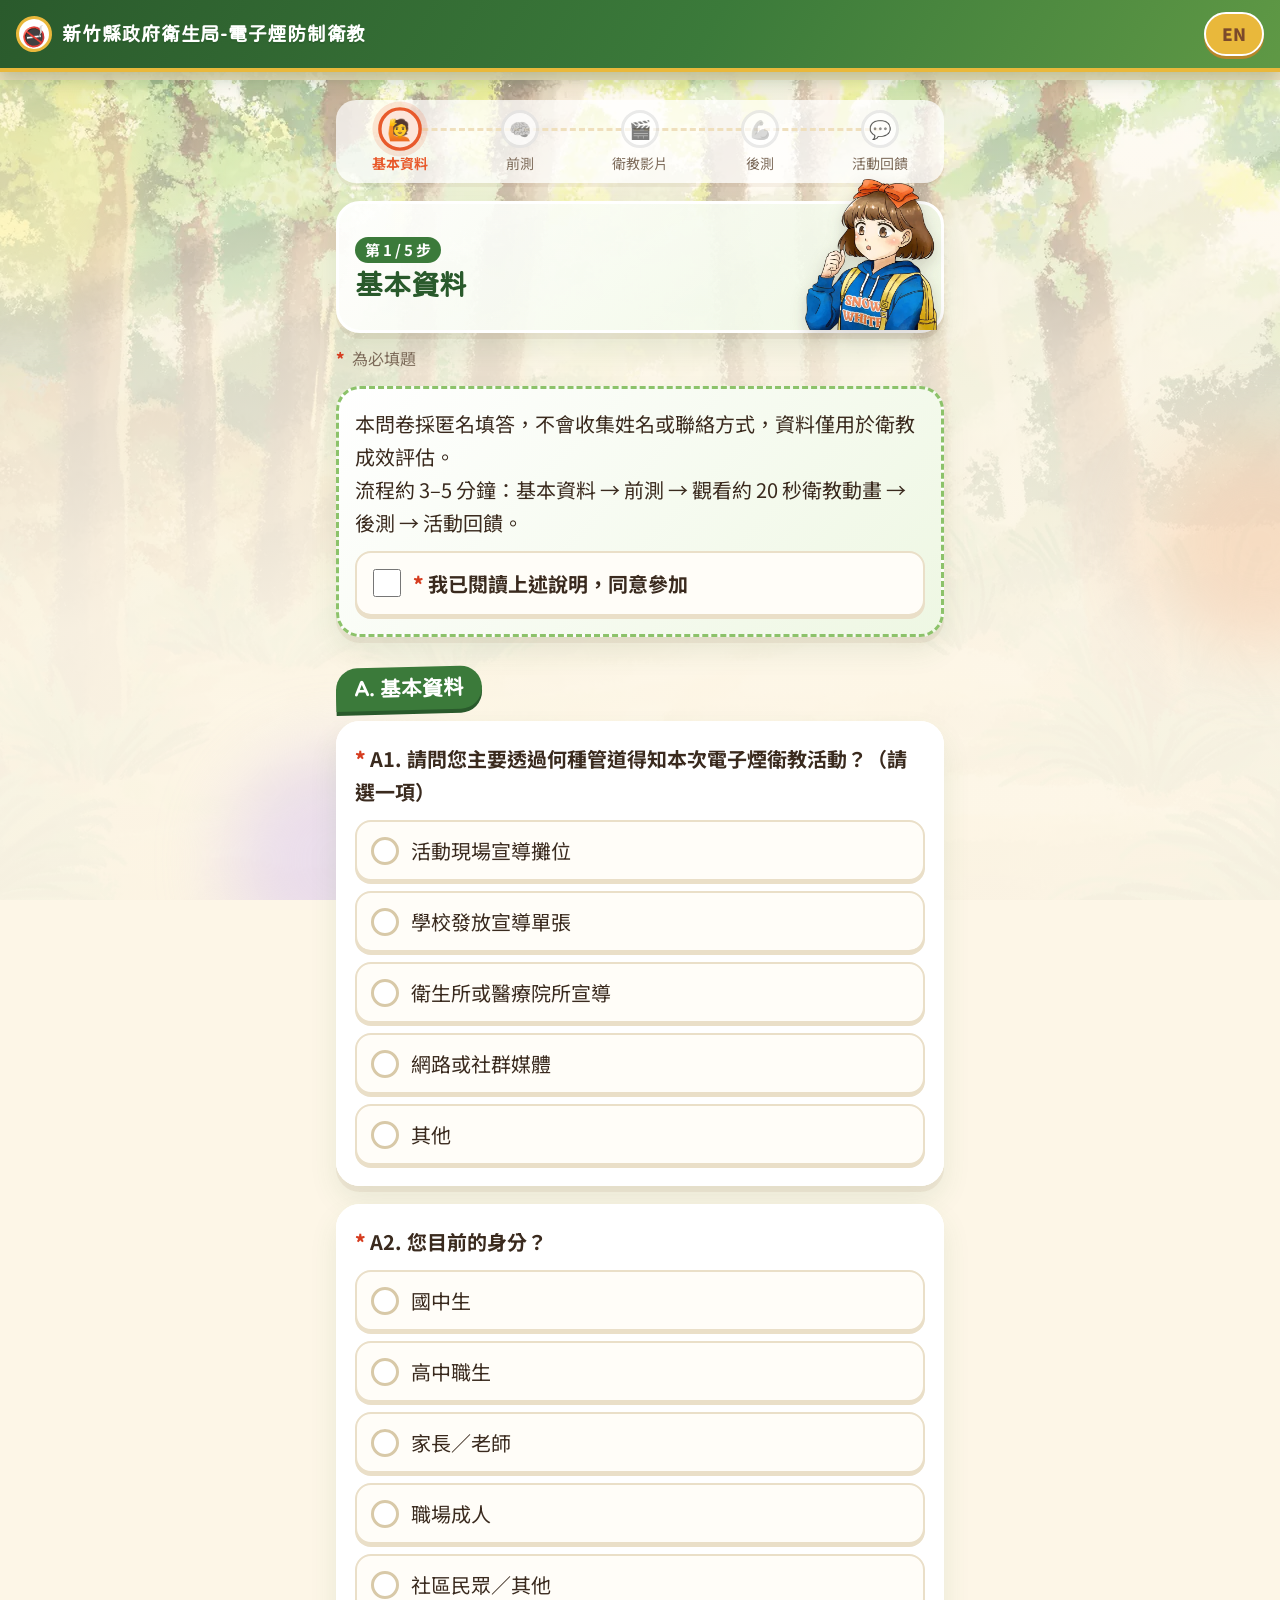
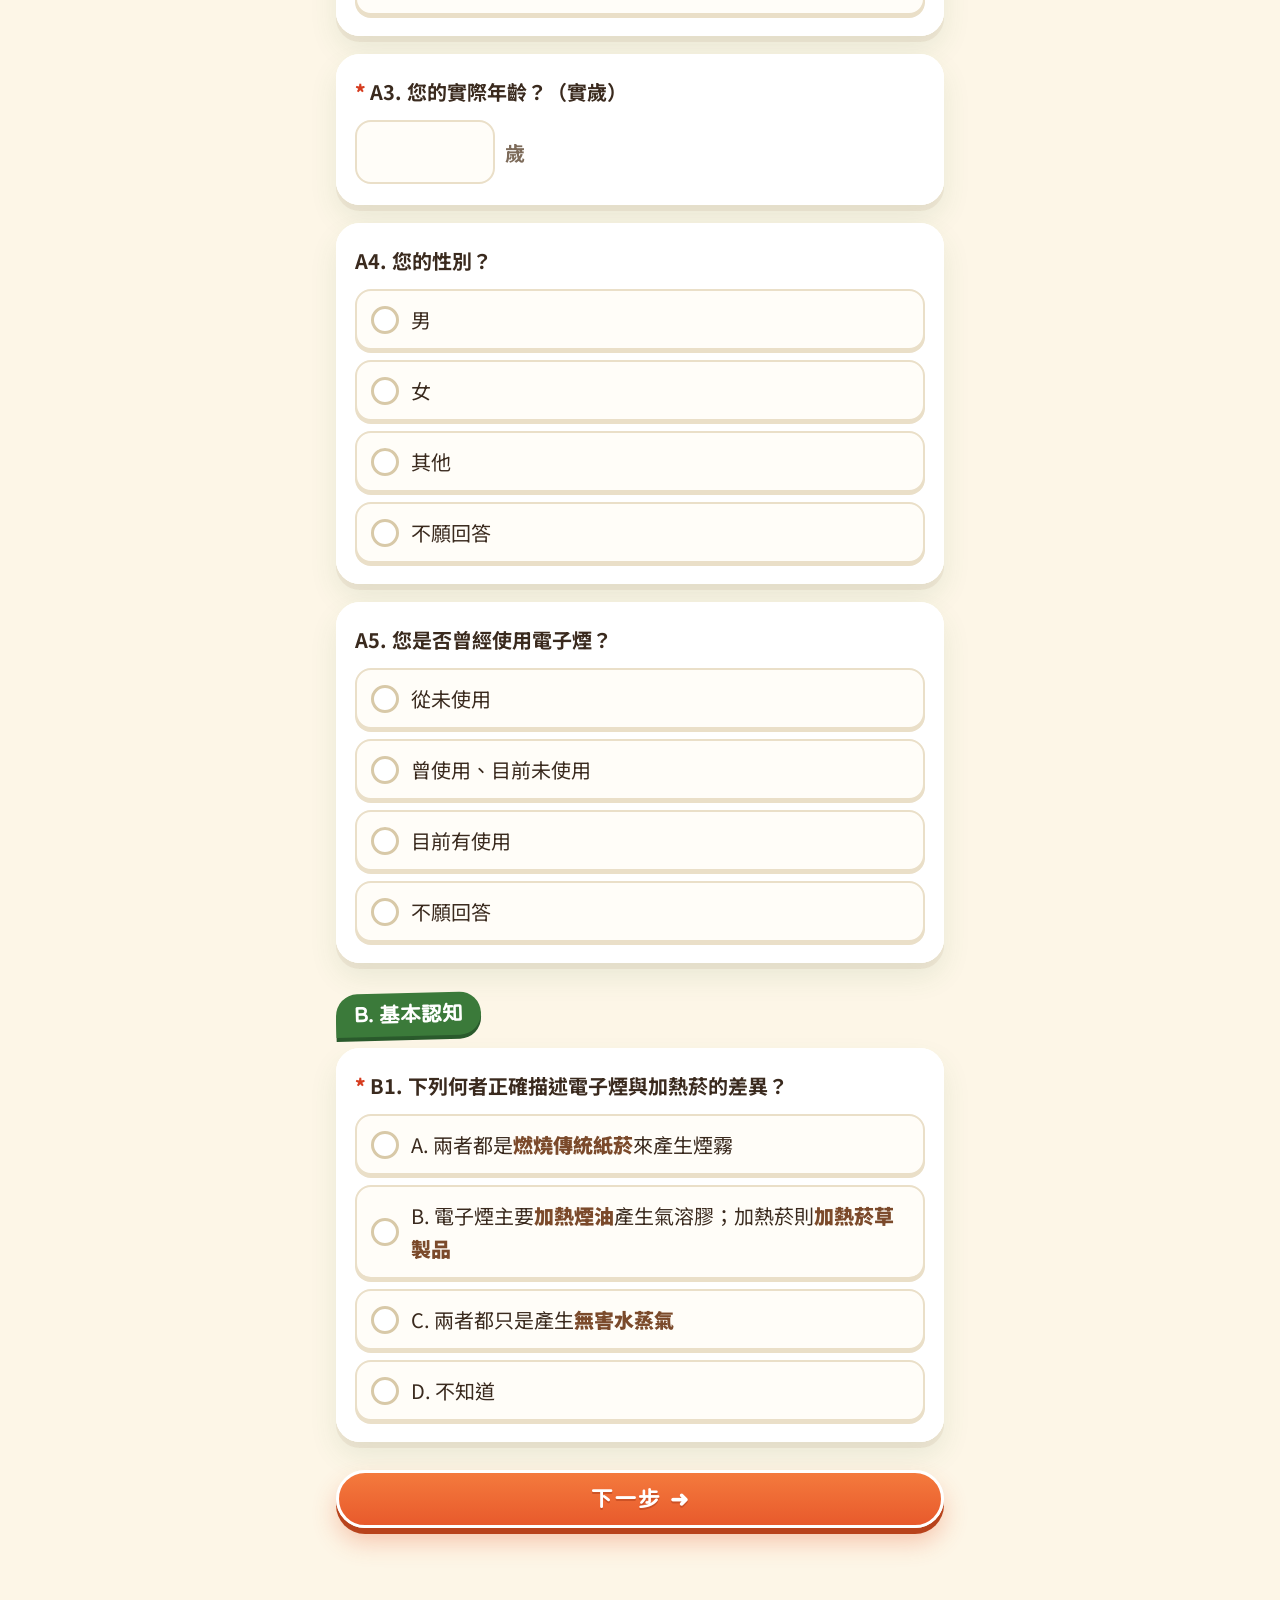
==== commit 8260605b: "fix: 表頭請改成”新竹縣政府衛生局-電子煙防制衛教"" ====
--- a/index.html
+++ b/index.html
@@ -5,7 +5,7 @@
   <meta name="viewport" content="width=device-width, initial-scale=1, viewport-fit=cover">
   <meta name="theme-color" content="#3b7a3a">
   <meta name="robots" content="noindex">
-  <title>電子煙防制衛教</title>
+  <title>新竹縣政府衛生局-電子煙防制衛教</title>
   <link rel="preconnect" href="https://fonts.googleapis.com">
   <link rel="preconnect" href="https://fonts.gstatic.com" crossorigin>
   <link rel="stylesheet" href="https://fonts.googleapis.com/css2?family=Noto+Sans+TC:wght@400;500;700;900&display=swap">
